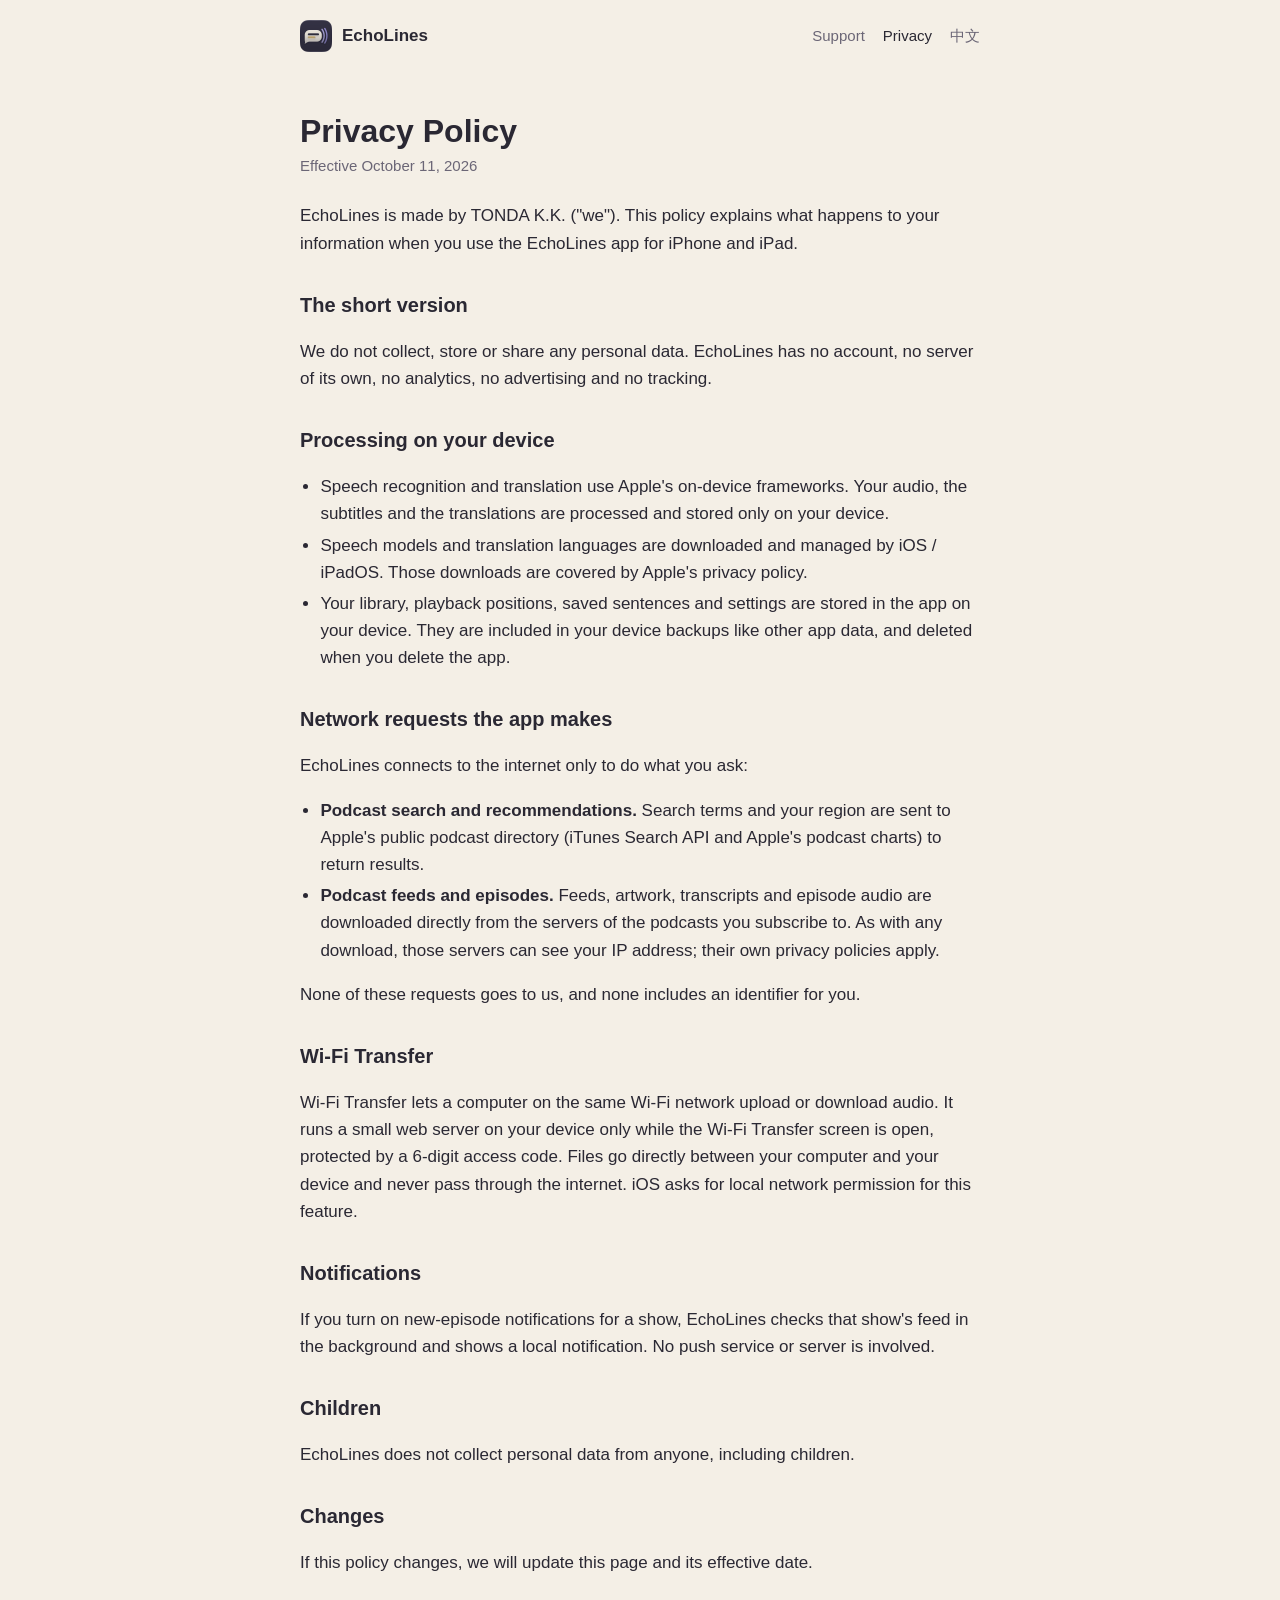
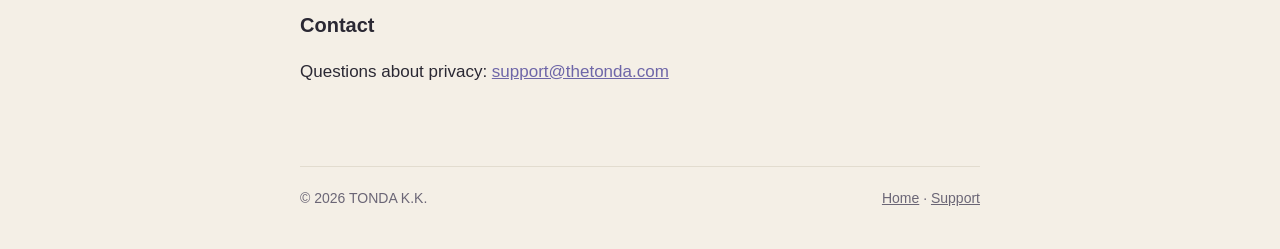
==== privacy/index.html @ 1ecfa02e "EchoLines site: landing, privacy policy and support in English and Simplified Chinese Co-Authored-By" ====
<!doctype html>
<html lang="en">
<head>
<meta charset="utf-8">
<meta name="viewport" content="width=device-width, initial-scale=1">
<title>Privacy Policy — EchoLines</title>
<meta name="description" content="EchoLines collects no personal data. Speech recognition and translation happen on your device.">
<link rel="icon" href="/assets/icon.png">
<link rel="alternate" hreflang="zh-Hans" href="/zh/privacy/">
<link rel="stylesheet" href="/assets/style.css">
</head>
<body>
<div class="wrap">
  <header class="site">
    <a class="brand" href="/"><img src="/assets/icon.png" alt="">EchoLines</a>
    <nav class="site">
      <a href="/support/">Support</a>
      <a href="/privacy/" aria-current="page">Privacy</a>
      <a href="/zh/privacy/" lang="zh-Hans">中文</a>
    </nav>
  </header>

  <article>
    <h1>Privacy Policy</h1>
    <p class="updated">Effective October 11, 2026</p>

    <p>EchoLines is made by TONDA K.K. ("we"). This policy explains what happens to your information when you use the EchoLines app for iPhone and iPad.</p>

    <h2>The short version</h2>
    <p>We do not collect, store or share any personal data. EchoLines has no account, no server of its own, no analytics, no advertising and no tracking.</p>

    <h2>Processing on your device</h2>
    <ul>
      <li>Speech recognition and translation use Apple's on-device frameworks. Your audio, the subtitles and the translations are processed and stored only on your device.</li>
      <li>Speech models and translation languages are downloaded and managed by iOS / iPadOS. Those downloads are covered by Apple's privacy policy.</li>
      <li>Your library, playback positions, saved sentences and settings are stored in the app on your device. They are included in your device backups like other app data, and deleted when you delete the app.</li>
    </ul>

    <h2>Network requests the app makes</h2>
    <p>EchoLines connects to the internet only to do what you ask:</p>
    <ul>
      <li><strong>Podcast search and recommendations.</strong> Search terms and your region are sent to Apple's public podcast directory (iTunes Search API and Apple's podcast charts) to return results.</li>
      <li><strong>Podcast feeds and episodes.</strong> Feeds, artwork, transcripts and episode audio are downloaded directly from the servers of the podcasts you subscribe to. As with any download, those servers can see your IP address; their own privacy policies apply.</li>
    </ul>
    <p>None of these requests goes to us, and none includes an identifier for you.</p>

    <h2>Wi-Fi Transfer</h2>
    <p>Wi-Fi Transfer lets a computer on the same Wi-Fi network upload or download audio. It runs a small web server on your device only while the Wi-Fi Transfer screen is open, protected by a 6-digit access code. Files go directly between your computer and your device and never pass through the internet. iOS asks for local network permission for this feature.</p>

    <h2>Notifications</h2>
    <p>If you turn on new-episode notifications for a show, EchoLines checks that show's feed in the background and shows a local notification. No push service or server is involved.</p>

    <h2>Children</h2>
    <p>EchoLines does not collect personal data from anyone, including children.</p>

    <h2>Changes</h2>
    <p>If this policy changes, we will update this page and its effective date.</p>

    <h2>Contact</h2>
    <p>Questions about privacy: <a href="mailto:support@thetonda.com">support@thetonda.com</a></p>
  </article>

  <footer class="site">
    <span>© 2026 TONDA K.K.</span>
    <span><a href="/">Home</a> · <a href="/support/">Support</a></span>
  </footer>
</div>
</body>
</html>
---- assets/style.css ----
:root {
  --bg: #f4efe6;
  --surface: #fbf8f2;
  --text: #2a2833;
  --muted: #6b6676;
  --accent: #6e66a8;
  --line: #e2dccf;
  color-scheme: light dark;
}

@media (prefers-color-scheme: dark) {
  :root {
    --bg: #1e1d22;
    --surface: #26252c;
    --text: #ece7dd;
    --muted: #a39fae;
    --accent: #a7a1d4;
    --line: #34323b;
  }
}

* { box-sizing: border-box; }

body {
  margin: 0;
  background: var(--bg);
  color: var(--text);
  font: 17px/1.6 -apple-system, BlinkMacSystemFont, "PingFang SC", "Hiragino Sans GB", "Segoe UI", "Microsoft YaHei", sans-serif;
  -webkit-font-smoothing: antialiased;
}

a { color: var(--accent); }

.wrap { max-width: 720px; margin: 0 auto; padding: 0 20px; }

header.site {
  display: flex;
  align-items: center;
  justify-content: space-between;
  padding: 20px 0;
}

header.site .brand {
  display: flex;
  align-items: center;
  gap: 10px;
  color: var(--text);
  text-decoration: none;
  font-weight: 600;
}

header.site .brand img { width: 32px; height: 32px; }

nav.site { display: flex; gap: 18px; font-size: 15px; }
nav.site a { color: var(--muted); text-decoration: none; }
nav.site a:hover, nav.site a[aria-current="page"] { color: var(--text); }

.hero { text-align: center; padding: 48px 0 32px; }
.hero img { width: 128px; height: 128px; }
.hero h1 { font-size: 40px; line-height: 1.15; margin: 20px 0 8px; letter-spacing: -0.01em; }
.hero p { color: var(--muted); font-size: 19px; margin: 0 auto; max-width: 520px; }
.hero .status { margin-top: 24px; font-size: 15px; }

.features { display: grid; gap: 16px; padding: 24px 0 8px; }
.feature {
  background: var(--surface);
  border: 1px solid var(--line);
  border-radius: 16px;
  padding: 18px 20px;
}
.feature h2 { font-size: 18px; margin: 0 0 4px; }
.feature p { margin: 0; color: var(--muted); }

article { padding: 16px 0 32px; }
article h1 { font-size: 32px; line-height: 1.2; margin: 24px 0 4px; }
article .updated { color: var(--muted); font-size: 15px; margin: 0 0 24px; }
article h2 { font-size: 20px; margin: 32px 0 8px; }
article ul { padding-left: 1.2em; }
article li { margin: 4px 0; }

footer.site {
  border-top: 1px solid var(--line);
  margin-top: 32px;
  padding: 20px 0 40px;
  color: var(--muted);
  font-size: 14px;
  display: flex;
  flex-wrap: wrap;
  gap: 8px 18px;
  justify-content: space-between;
}
footer.site a { color: var(--muted); }

@media (max-width: 480px) {
  .hero h1 { font-size: 32px; }
  nav.site { gap: 12px; }
}
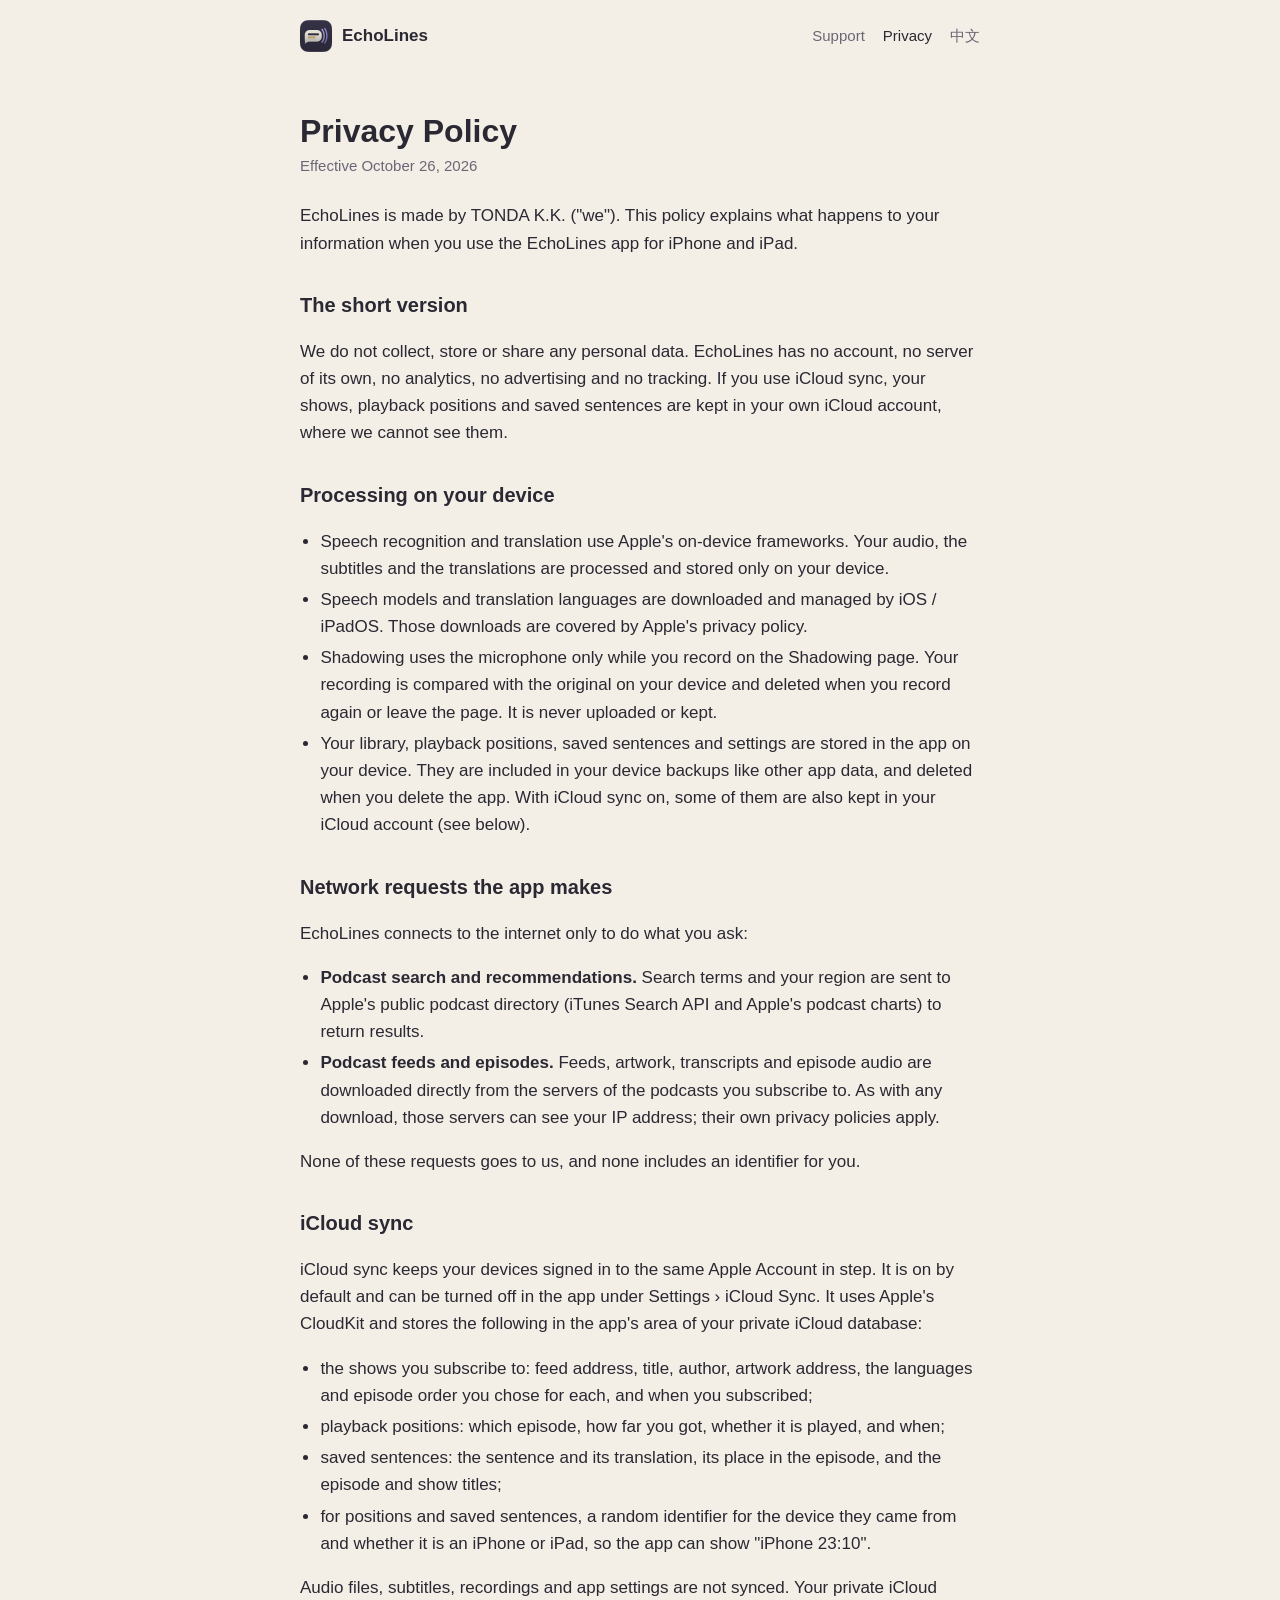
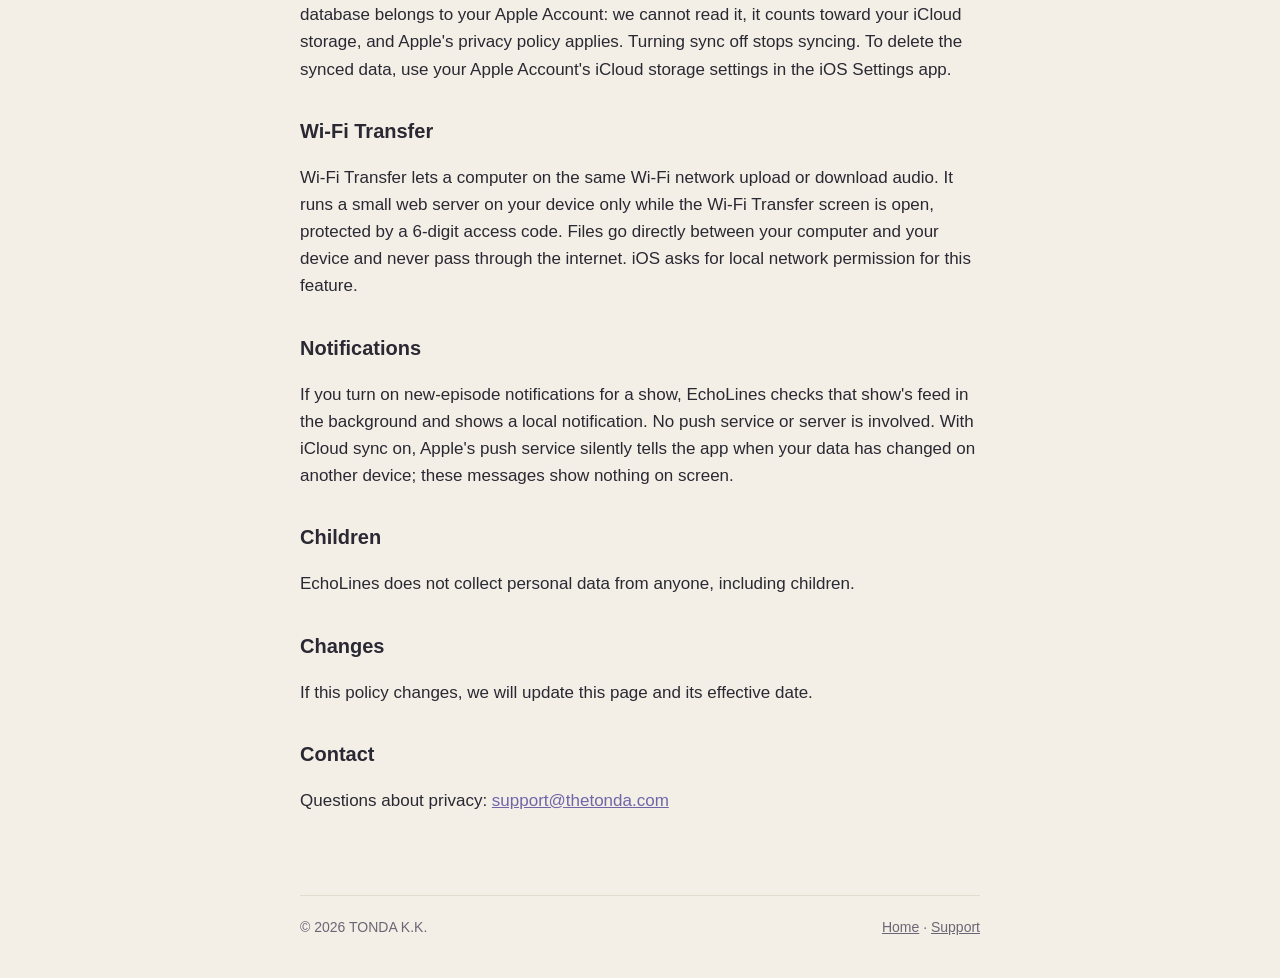
==== commit 1f9cfe02: "privacy: iCloud sync, shadowing recordings and CloudKit's silent pushes, effective October 26, 2026" ====
--- a/privacy/index.html
+++ b/privacy/index.html
@@ -4,7 +4,7 @@
 <meta charset="utf-8">
 <meta name="viewport" content="width=device-width, initial-scale=1">
 <title>Privacy Policy — EchoLines</title>
-<meta name="description" content="EchoLines collects no personal data. Speech recognition and translation happen on your device.">
+<meta name="description" content="EchoLines collects no personal data. Speech recognition and translation happen on your device, and iCloud sync uses your own iCloud account.">
 <link rel="icon" href="/assets/icon.png">
 <link rel="alternate" hreflang="zh-Hans" href="/zh/privacy/">
 <link rel="stylesheet" href="/assets/style.css">
@@ -22,18 +22,19 @@
 
   <article>
     <h1>Privacy Policy</h1>
-    <p class="updated">Effective October 11, 2026</p>
+    <p class="updated">Effective October 26, 2026</p>
 
     <p>EchoLines is made by TONDA K.K. ("we"). This policy explains what happens to your information when you use the EchoLines app for iPhone and iPad.</p>
 
     <h2>The short version</h2>
-    <p>We do not collect, store or share any personal data. EchoLines has no account, no server of its own, no analytics, no advertising and no tracking.</p>
+    <p>We do not collect, store or share any personal data. EchoLines has no account, no server of its own, no analytics, no advertising and no tracking. If you use iCloud sync, your shows, playback positions and saved sentences are kept in your own iCloud account, where we cannot see them.</p>
 
     <h2>Processing on your device</h2>
     <ul>
       <li>Speech recognition and translation use Apple's on-device frameworks. Your audio, the subtitles and the translations are processed and stored only on your device.</li>
       <li>Speech models and translation languages are downloaded and managed by iOS / iPadOS. Those downloads are covered by Apple's privacy policy.</li>
-      <li>Your library, playback positions, saved sentences and settings are stored in the app on your device. They are included in your device backups like other app data, and deleted when you delete the app.</li>
+      <li>Shadowing uses the microphone only while you record on the Shadowing page. Your recording is compared with the original on your device and deleted when you record again or leave the page. It is never uploaded or kept.</li>
+      <li>Your library, playback positions, saved sentences and settings are stored in the app on your device. They are included in your device backups like other app data, and deleted when you delete the app. With iCloud sync on, some of them are also kept in your iCloud account (see below).</li>
     </ul>
 
     <h2>Network requests the app makes</h2>
@@ -44,11 +45,21 @@
     </ul>
     <p>None of these requests goes to us, and none includes an identifier for you.</p>
 
+    <h2>iCloud sync</h2>
+    <p>iCloud sync keeps your devices signed in to the same Apple Account in step. It is on by default and can be turned off in the app under Settings › iCloud Sync. It uses Apple's CloudKit and stores the following in the app's area of your private iCloud database:</p>
+    <ul>
+      <li>the shows you subscribe to: feed address, title, author, artwork address, the languages and episode order you chose for each, and when you subscribed;</li>
+      <li>playback positions: which episode, how far you got, whether it is played, and when;</li>
+      <li>saved sentences: the sentence and its translation, its place in the episode, and the episode and show titles;</li>
+      <li>for positions and saved sentences, a random identifier for the device they came from and whether it is an iPhone or iPad, so the app can show "iPhone 23:10".</li>
+    </ul>
+    <p>Audio files, subtitles, recordings and app settings are not synced. Your private iCloud database belongs to your Apple Account: we cannot read it, it counts toward your iCloud storage, and Apple's privacy policy applies. Turning sync off stops syncing. To delete the synced data, use your Apple Account's iCloud storage settings in the iOS Settings app.</p>
+
     <h2>Wi-Fi Transfer</h2>
     <p>Wi-Fi Transfer lets a computer on the same Wi-Fi network upload or download audio. It runs a small web server on your device only while the Wi-Fi Transfer screen is open, protected by a 6-digit access code. Files go directly between your computer and your device and never pass through the internet. iOS asks for local network permission for this feature.</p>
 
     <h2>Notifications</h2>
-    <p>If you turn on new-episode notifications for a show, EchoLines checks that show's feed in the background and shows a local notification. No push service or server is involved.</p>
+    <p>If you turn on new-episode notifications for a show, EchoLines checks that show's feed in the background and shows a local notification. No push service or server is involved. With iCloud sync on, Apple's push service silently tells the app when your data has changed on another device; these messages show nothing on screen.</p>
 
     <h2>Children</h2>
     <p>EchoLines does not collect personal data from anyone, including children.</p>
